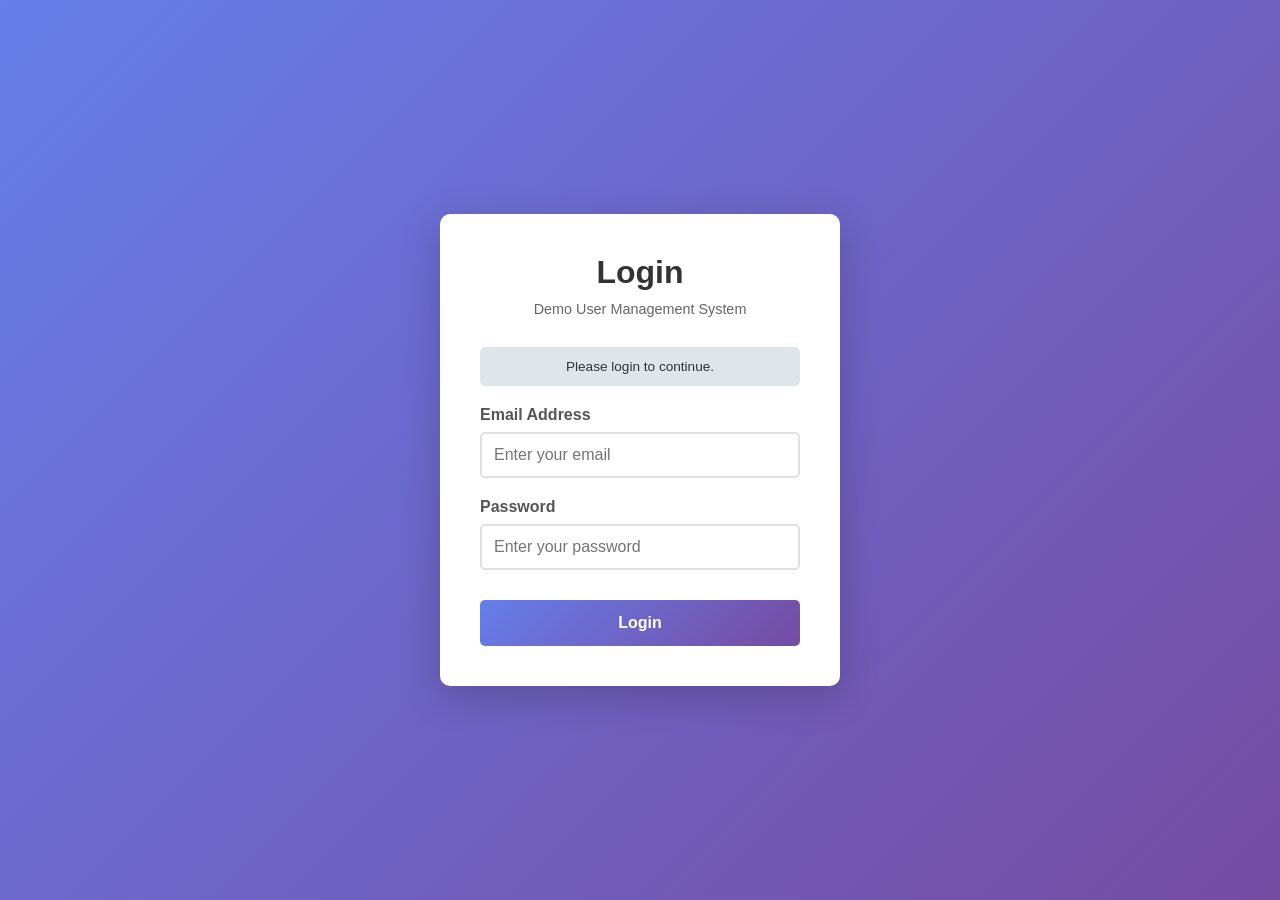
==== frontend/index.html @ 5319ee9d "dodane uwierzytelnianie JWT" ====
<!DOCTYPE html>
<html lang="en">
<head>
    <meta charset="UTF-8">
    <meta name="viewport" content="width=device-width, initial-scale=1.0">
    <title>Login - Demo App</title>
    <style>
        * {
            margin: 0;
            padding: 0;
            box-sizing: border-box;
        }

        body {
            font-family: 'Segoe UI', Tahoma, Geneva, Verdana, sans-serif;
            background: linear-gradient(135deg, #667eea 0%, #764ba2 100%);
            min-height: 100vh;
            display: flex;
            justify-content: center;
            align-items: center;
            padding: 20px;
        }

        .login-container {
            background: white;
            padding: 40px;
            border-radius: 10px;
            box-shadow: 0 10px 40px rgba(0, 0, 0, 0.2);
            width: 100%;
            max-width: 400px;
        }

        h1 {
            color: #333;
            margin-bottom: 10px;
            text-align: center;
        }

        .subtitle {
            color: #666;
            text-align: center;
            margin-bottom: 30px;
            font-size: 0.9rem;
        }

        .form-group {
            margin-bottom: 20px;
        }

        label {
            display: block;
            margin-bottom: 8px;
            color: #555;
            font-weight: 600;
        }

        input {
            width: 100%;
            padding: 12px;
            border: 2px solid #e0e0e0;
            border-radius: 5px;
            font-size: 1rem;
            transition: border-color 0.3s;
        }

        input:focus {
            outline: none;
            border-color: #667eea;
        }

        .btn-login {
            width: 100%;
            background: linear-gradient(135deg, #667eea 0%, #764ba2 100%);
            color: white;
            border: none;
            padding: 14px;
            border-radius: 5px;
            font-size: 1rem;
            font-weight: 600;
            cursor: pointer;
            transition: transform 0.2s;
            margin-top: 10px;
        }

        .btn-login:hover {
            transform: translateY(-2px);
            box-shadow: 0 5px 15px rgba(102, 126, 234, 0.4);
        }

        .btn-login:active {
            transform: translateY(0);
        }

        .error-message {
            background: #fab1a0;
            color: #d63031;
            padding: 12px;
            border-radius: 5px;
            margin-bottom: 20px;
            display: none;
            text-align: center;
            font-weight: 600;
        }

        .info-message {
            background: #dfe6e9;
            color: #2d3436;
            padding: 12px;
            border-radius: 5px;
            margin-bottom: 20px;
            text-align: center;
            font-size: 0.85rem;
        }

        .loading {
            opacity: 0.6;
            pointer-events: none;
        }
    </style>
</head>
<body>
    <div class="login-container">
        <h1>Login</h1>
        <p class="subtitle">Demo User Management System</p>

        <div class="info-message">
            Please login to continue.
        </div>

        <div id="errorMessage" class="error-message"></div>

        <form id="loginForm" onsubmit="handleLogin(event)">
            <div class="form-group">
                <label for="email">Email Address</label>
                <input
                    type="email"
                    id="email"
                    name="email"
                    required
                    placeholder="Enter your email"
                    autocomplete="email"
                >
            </div>

            <div class="form-group">
                <label for="password">Password</label>
                <input
                    type="password"
                    id="password"
                    name="password"
                    required
                    placeholder="Enter your password"
                    autocomplete="current-password"
                >
            </div>

            <button type="submit" class="btn-login">Login</button>
        </form>
    </div>

    <script>
        // Configuration - works both locally and on Railway
        const BASE_URL = window.location.hostname === 'localhost'
            ? 'http://localhost:8081'
            : 'https://pretty-illumination-production.up.railway.app';

        const LOGIN_URL = BASE_URL + '/api/users/login';

        async function handleLogin(event) {
            event.preventDefault();

            const form = document.getElementById('loginForm');
            const errorMessage = document.getElementById('errorMessage');
            const email = document.getElementById('email').value;
            const password = document.getElementById('password').value;

            // Hide previous error messages
            errorMessage.style.display = 'none';

            // Add loading state
            form.classList.add('loading');

            try {
                const response = await fetch(LOGIN_URL, {
                    method: 'POST',
                    headers: {
                        'Content-Type': 'application/json'
                    },
                    body: JSON.stringify({
                        email: email,
                        password: password
                    })
                });

                const data = await response.json();

                if (response.ok && data.success) {
                    // Store login info
                    sessionStorage.setItem('loggedIn', 'true');
                    sessionStorage.setItem('token', data.token);
                    sessionStorage.setItem('userEmail', email);
                    sessionStorage.setItem('userRole', data.role);
                    sessionStorage.setItem('userName', data.user.name);

                    // Redirect based on role
                    if (data.role === 'admin') {
                        window.location.href = 'dashboard.html';
                    } else {
                        window.location.href = 'user.html';
                    }
                } else {
                    // Login failed
                    errorMessage.textContent = data.message || 'Invalid email or password';
                    errorMessage.style.display = 'block';
                }
            } catch (error) {
                console.error('Login error:', error);
                errorMessage.textContent = 'Cannot connect to server. Please try again later.';
                errorMessage.style.display = 'block';
            } finally {
                // Remove loading state
                form.classList.remove('loading');
            }
        }

        // Check if already logged in
        if (sessionStorage.getItem('loggedIn')) {
            const role = sessionStorage.getItem('userRole');
            if (role === 'admin') {
                window.location.href = 'dashboard.html';
            } else {
                window.location.href = 'user.html';
            }
        }
    </script>
</body>
</html>
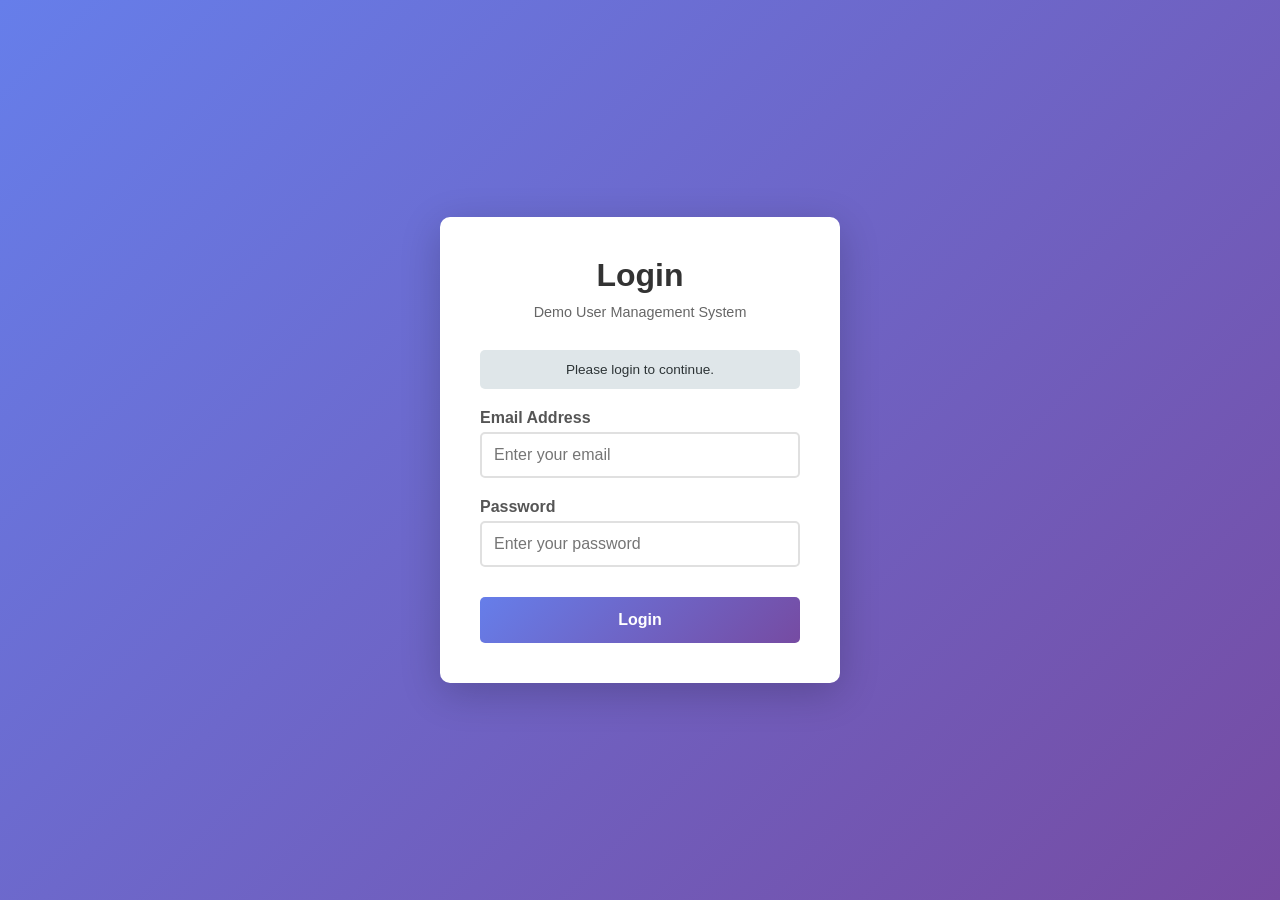
==== commit f6228570: "CSS DRY" ====
--- a/frontend/index.html
+++ b/frontend/index.html
@@ -2,23 +2,17 @@
 <html lang="en">
 <head>
     <meta charset="UTF-8">
+    <meta http-equiv="Cache-Control" content="no-cache, no-store, must-revalidate">
+    <meta http-equiv="Pragma" content="no-cache">
+    <meta http-equiv="Expires" content="0">
     <meta name="viewport" content="width=device-width, initial-scale=1.0">
     <title>Login - Demo App</title>
+    <link rel="stylesheet" href="style.css">
     <style>
-        * {
-            margin: 0;
-            padding: 0;
-            box-sizing: border-box;
-        }
-
         body {
-            font-family: 'Segoe UI', Tahoma, Geneva, Verdana, sans-serif;
-            background: linear-gradient(135deg, #667eea 0%, #764ba2 100%);
-            min-height: 100vh;
             display: flex;
             justify-content: center;
             align-items: center;
-            padding: 20px;
         }
 
         .login-container {
@@ -47,48 +41,14 @@
             margin-bottom: 20px;
         }
 
-        label {
-            display: block;
-            margin-bottom: 8px;
-            color: #555;
-            font-weight: 600;
-        }
-
-        input {
-            width: 100%;
+        .form-group input {
             padding: 12px;
-            border: 2px solid #e0e0e0;
-            border-radius: 5px;
-            font-size: 1rem;
-            transition: border-color 0.3s;
-        }
-
-        input:focus {
-            outline: none;
-            border-color: #667eea;
         }
 
         .btn-login {
             width: 100%;
-            background: linear-gradient(135deg, #667eea 0%, #764ba2 100%);
-            color: white;
-            border: none;
             padding: 14px;
-            border-radius: 5px;
-            font-size: 1rem;
-            font-weight: 600;
-            cursor: pointer;
-            transition: transform 0.2s;
             margin-top: 10px;
-        }
-
-        .btn-login:hover {
-            transform: translateY(-2px);
-            box-shadow: 0 5px 15px rgba(102, 126, 234, 0.4);
-        }
-
-        .btn-login:active {
-            transform: translateY(0);
         }
 
         .error-message {
@@ -110,11 +70,6 @@
             margin-bottom: 20px;
             text-align: center;
             font-size: 0.85rem;
-        }
-
-        .loading {
-            opacity: 0.6;
-            pointer-events: none;
         }
     </style>
 </head>
@@ -154,7 +109,7 @@
                 >
             </div>
 
-            <button type="submit" class="btn-login">Login</button>
+            <button type="submit" class="btn btn-login">Login</button>
         </form>
     </div>
 
--- a/frontend/style.css
+++ b/frontend/style.css
@@ -0,0 +1,114 @@
+/* Shared styles for Demo App */
+
+:root {
+    --primary: #667eea;
+    --primary-dark: #764ba2;
+    --gradient: linear-gradient(135deg, #667eea 0%, #764ba2 100%);
+}
+
+* {
+    margin: 0;
+    padding: 0;
+    box-sizing: border-box;
+}
+
+body {
+    font-family: 'Segoe UI', Tahoma, Geneva, Verdana, sans-serif;
+    background: var(--gradient);
+    min-height: 100vh;
+    padding: 20px;
+}
+
+/* Form groups */
+.form-group {
+    margin-bottom: 15px;
+}
+
+.form-group label {
+    display: block;
+    margin-bottom: 5px;
+    color: #555;
+    font-weight: 600;
+}
+
+.form-group input,
+.form-group select,
+.form-group textarea {
+    width: 100%;
+    padding: 10px;
+    border: 2px solid #e0e0e0;
+    border-radius: 5px;
+    font-size: 1rem;
+    transition: border-color 0.3s;
+}
+
+.form-group input:focus,
+.form-group select:focus,
+.form-group textarea:focus {
+    outline: none;
+    border-color: var(--primary);
+}
+
+/* Buttons */
+.btn {
+    background: var(--gradient);
+    color: white;
+    border: none;
+    padding: 10px 20px;
+    border-radius: 5px;
+    font-size: 1rem;
+    font-weight: 600;
+    cursor: pointer;
+    transition: transform 0.2s;
+}
+
+.btn:hover {
+    transform: translateY(-2px);
+    box-shadow: 0 5px 15px rgba(102, 126, 234, 0.4);
+}
+
+.btn:active {
+    transform: translateY(0);
+}
+
+.btn-small {
+    padding: 6px 12px;
+    font-size: 0.85rem;
+    margin: 0 3px;
+}
+
+.btn-edit {
+    background: #f39c12;
+}
+
+.btn-edit:hover {
+    box-shadow: 0 5px 15px rgba(243, 156, 18, 0.4);
+}
+
+.btn-delete,
+.btn-danger {
+    background: #e74c3c;
+    color: white;
+}
+
+.btn-delete:hover,
+.btn-danger:hover {
+    box-shadow: 0 5px 15px rgba(231, 76, 60, 0.4);
+}
+
+.btn-secondary {
+    background: #6c757d;
+    color: white;
+}
+
+.btn-secondary:hover {
+    background: #5a6268;
+    transform: none;
+    box-shadow: none;
+}
+
+/* Loading state */
+.loading {
+    opacity: 0.6;
+    pointer-events: none;
+}
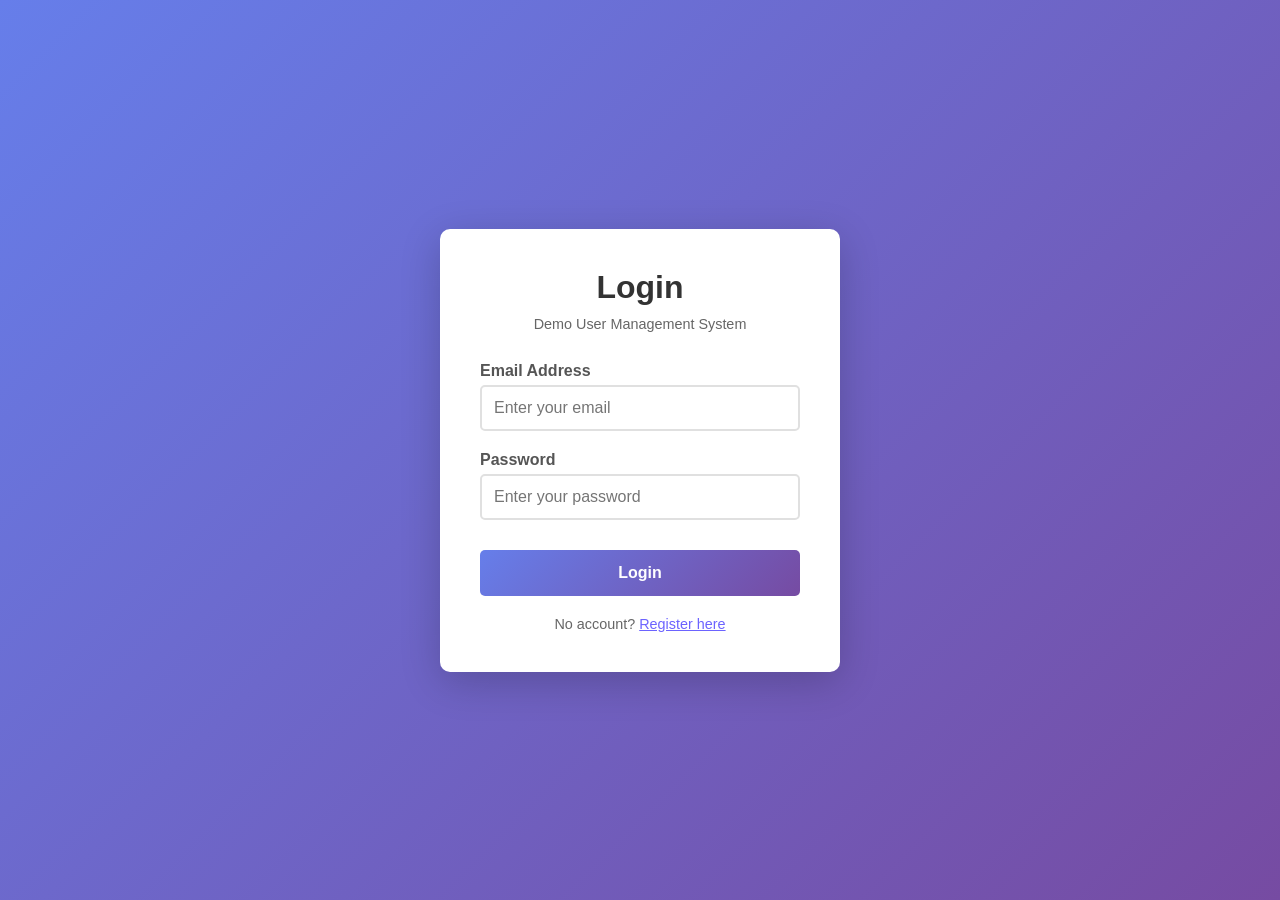
==== commit f021bf3e: "self registration by user" ====
--- a/frontend/index.html
+++ b/frontend/index.html
@@ -2,9 +2,6 @@
 <html lang="en">
 <head>
     <meta charset="UTF-8">
-    <meta http-equiv="Cache-Control" content="no-cache, no-store, must-revalidate">
-    <meta http-equiv="Pragma" content="no-cache">
-    <meta http-equiv="Expires" content="0">
     <meta name="viewport" content="width=device-width, initial-scale=1.0">
     <title>Login - Demo App</title>
     <link rel="stylesheet" href="style.css">
@@ -71,19 +68,41 @@
             text-align: center;
             font-size: 0.85rem;
         }
+
+        .success-message {
+            background: #b2f5c8;
+            color: #1a7a3c;
+            padding: 12px;
+            border-radius: 5px;
+            margin-bottom: 20px;
+            display: none;
+            text-align: center;
+            font-weight: 600;
+        }
+
+        .toggle-link {
+            text-align: center;
+            margin-top: 20px;
+            font-size: 0.9rem;
+            color: #666;
+        }
+
+        .toggle-link a {
+            color: #6c63ff;
+            cursor: pointer;
+            text-decoration: underline;
+        }
     </style>
 </head>
 <body>
     <div class="login-container">
-        <h1>Login</h1>
+        <h1 id="formTitle">Login</h1>
         <p class="subtitle">Demo User Management System</p>
 
-        <div class="info-message">
-            Please login to continue.
-        </div>
-
         <div id="errorMessage" class="error-message"></div>
-
+        <div id="successMessage" class="success-message"></div>
+
+        <!-- Login Form -->
         <form id="loginForm" onsubmit="handleLogin(event)">
             <div class="form-group">
                 <label for="email">Email Address</label>
@@ -110,6 +129,68 @@
             </div>
 
             <button type="submit" class="btn btn-login">Login</button>
+
+            <div class="toggle-link">
+                No account? <a onclick="showRegister()">Register here</a>
+            </div>
+        </form>
+
+        <!-- Register Form -->
+        <form id="registerForm" onsubmit="handleRegister(event)" style="display:none">
+            <div class="form-group">
+                <label for="regName">Full Name</label>
+                <input
+                    type="text"
+                    id="regName"
+                    name="regName"
+                    required
+                    placeholder="Enter your name"
+                    autocomplete="name"
+                >
+            </div>
+
+            <div class="form-group">
+                <label for="regEmail">Email Address</label>
+                <input
+                    type="email"
+                    id="regEmail"
+                    name="regEmail"
+                    required
+                    placeholder="Enter your email"
+                    autocomplete="email"
+                >
+            </div>
+
+            <div class="form-group">
+                <label for="regPassword">Password</label>
+                <input
+                    type="password"
+                    id="regPassword"
+                    name="regPassword"
+                    required
+                    minlength="8"
+                    placeholder="At least 8 characters"
+                    autocomplete="new-password"
+                >
+            </div>
+
+            <div class="form-group">
+                <label for="regPasswordConfirm">Confirm Password</label>
+                <input
+                    type="password"
+                    id="regPasswordConfirm"
+                    name="regPasswordConfirm"
+                    required
+                    placeholder="Repeat your password"
+                    autocomplete="new-password"
+                >
+            </div>
+
+            <button type="submit" class="btn btn-login">Create Account</button>
+
+            <div class="toggle-link">
+                Already have an account? <a onclick="showLogin()">Login here</a>
+            </div>
         </form>
     </div>
 
@@ -120,6 +201,76 @@
             : 'https://pretty-illumination-production.up.railway.app';
 
         const LOGIN_URL = BASE_URL + '/api/users/login';
+        const REGISTER_URL = BASE_URL + '/api/users/register';
+
+        function showRegister() {
+            document.getElementById('loginForm').style.display = 'none';
+            document.getElementById('registerForm').style.display = 'block';
+            document.getElementById('formTitle').textContent = 'Register';
+            clearMessages();
+        }
+
+        function showLogin() {
+            document.getElementById('registerForm').style.display = 'none';
+            document.getElementById('loginForm').style.display = 'block';
+            document.getElementById('formTitle').textContent = 'Login';
+            clearMessages();
+        }
+
+        function clearMessages() {
+            const err = document.getElementById('errorMessage');
+            const suc = document.getElementById('successMessage');
+            err.style.display = 'none';
+            suc.style.display = 'none';
+        }
+
+        async function handleRegister(event) {
+            event.preventDefault();
+            const form = document.getElementById('registerForm');
+            const errorMessage = document.getElementById('errorMessage');
+            const successMessage = document.getElementById('successMessage');
+
+            const name = document.getElementById('regName').value;
+            const email = document.getElementById('regEmail').value;
+            const password = document.getElementById('regPassword').value;
+            const confirm = document.getElementById('regPasswordConfirm').value;
+
+            clearMessages();
+
+            if (password !== confirm) {
+                errorMessage.textContent = 'Passwords do not match';
+                errorMessage.style.display = 'block';
+                return;
+            }
+
+            form.classList.add('loading');
+
+            try {
+                const response = await fetch(REGISTER_URL, {
+                    method: 'POST',
+                    headers: { 'Content-Type': 'application/json' },
+                    body: JSON.stringify({ name, email, password })
+                });
+
+                const data = await response.json();
+
+                if (response.ok && data.success) {
+                    successMessage.textContent = 'Account created! You can now log in.';
+                    successMessage.style.display = 'block';
+                    form.reset();
+                    setTimeout(showLogin, 1500);
+                } else {
+                    errorMessage.textContent = data.message || 'Registration failed. Please try again.';
+                    errorMessage.style.display = 'block';
+                }
+            } catch (error) {
+                console.error('Register error:', error);
+                errorMessage.textContent = 'Cannot connect to server. Please try again later.';
+                errorMessage.style.display = 'block';
+            } finally {
+                form.classList.remove('loading');
+            }
+        }
 
         async function handleLogin(event) {
             event.preventDefault();
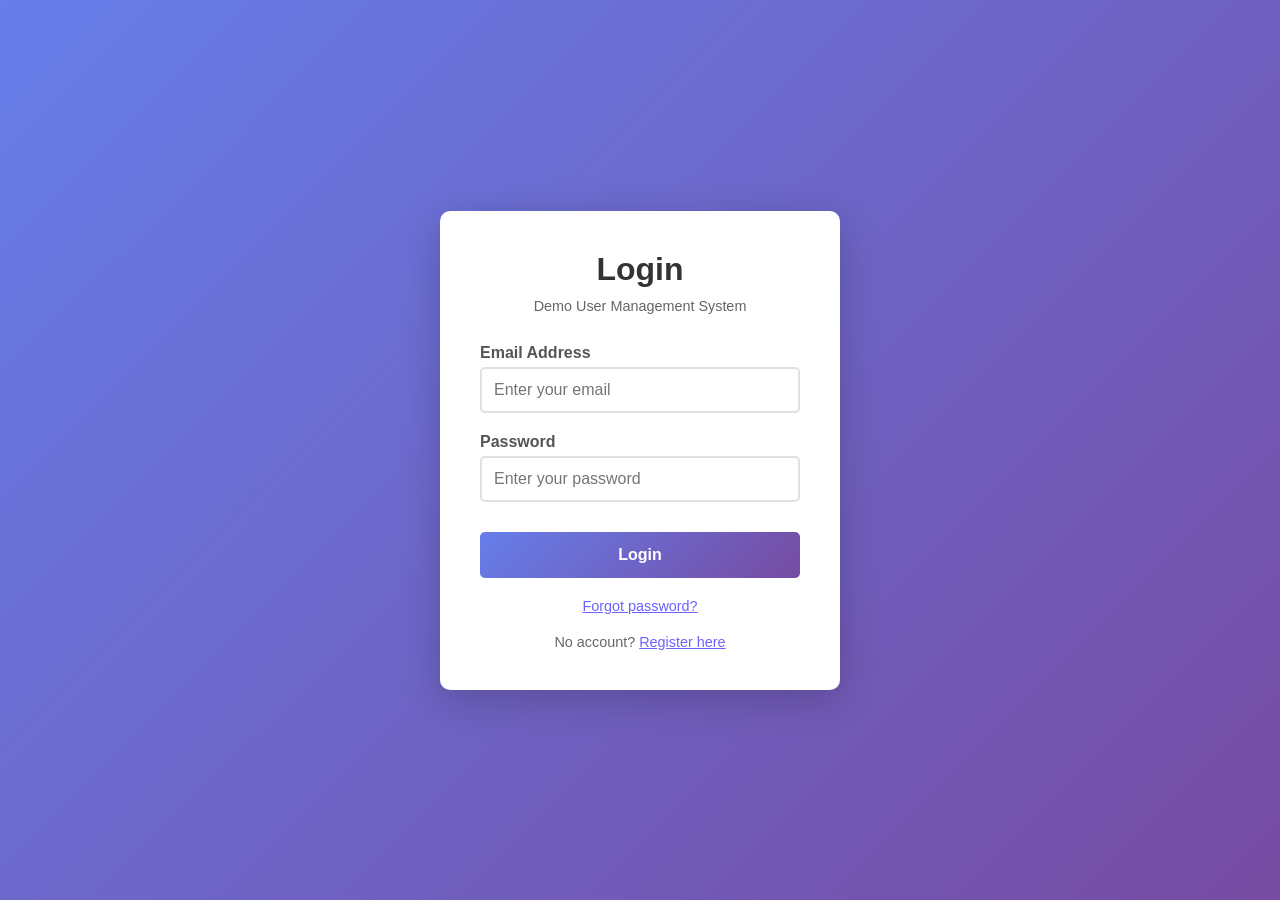
==== commit a72f0a02: "self reset of password" ====
--- a/frontend/index.html
+++ b/frontend/index.html
@@ -131,7 +131,31 @@
             <button type="submit" class="btn btn-login">Login</button>
 
             <div class="toggle-link">
+                <a onclick="showForgotPassword()">Forgot password?</a>
+            </div>
+            <div class="toggle-link">
                 No account? <a onclick="showRegister()">Register here</a>
+            </div>
+        </form>
+
+        <!-- Forgot Password Form -->
+        <form id="forgotForm" onsubmit="handleForgotPassword(event)" style="display:none">
+            <div class="form-group">
+                <label for="forgotEmail">Email Address</label>
+                <input
+                    type="email"
+                    id="forgotEmail"
+                    name="forgotEmail"
+                    required
+                    placeholder="Enter your email"
+                    autocomplete="email"
+                >
+            </div>
+
+            <button type="submit" class="btn btn-login">Send Reset Link</button>
+
+            <div class="toggle-link">
+                <a onclick="showLogin()">Back to Login</a>
             </div>
         </form>
 
@@ -202,19 +226,31 @@
 
         const LOGIN_URL = BASE_URL + '/api/users/login';
         const REGISTER_URL = BASE_URL + '/api/users/register';
+        const FORGOT_URL = BASE_URL + '/api/users/forgot-password';
+
+        function hideAllForms() {
+            document.getElementById('loginForm').style.display = 'none';
+            document.getElementById('registerForm').style.display = 'none';
+            document.getElementById('forgotForm').style.display = 'none';
+            clearMessages();
+        }
 
         function showRegister() {
-            document.getElementById('loginForm').style.display = 'none';
+            hideAllForms();
             document.getElementById('registerForm').style.display = 'block';
             document.getElementById('formTitle').textContent = 'Register';
-            clearMessages();
         }
 
         function showLogin() {
-            document.getElementById('registerForm').style.display = 'none';
+            hideAllForms();
             document.getElementById('loginForm').style.display = 'block';
             document.getElementById('formTitle').textContent = 'Login';
-            clearMessages();
+        }
+
+        function showForgotPassword() {
+            hideAllForms();
+            document.getElementById('forgotForm').style.display = 'block';
+            document.getElementById('formTitle').textContent = 'Reset Password';
         }
 
         function clearMessages() {
@@ -265,6 +301,35 @@
                 }
             } catch (error) {
                 console.error('Register error:', error);
+                errorMessage.textContent = 'Cannot connect to server. Please try again later.';
+                errorMessage.style.display = 'block';
+            } finally {
+                form.classList.remove('loading');
+            }
+        }
+
+        async function handleForgotPassword(event) {
+            event.preventDefault();
+            const form = document.getElementById('forgotForm');
+            const errorMessage = document.getElementById('errorMessage');
+            const successMessage = document.getElementById('successMessage');
+            const email = document.getElementById('forgotEmail').value;
+
+            clearMessages();
+            form.classList.add('loading');
+
+            try {
+                const response = await fetch(FORGOT_URL, {
+                    method: 'POST',
+                    headers: { 'Content-Type': 'application/json' },
+                    body: JSON.stringify({ email })
+                });
+
+                const data = await response.json();
+                successMessage.textContent = data.message || 'If an account with that email exists, a reset link has been sent.';
+                successMessage.style.display = 'block';
+                form.reset();
+            } catch (error) {
                 errorMessage.textContent = 'Cannot connect to server. Please try again later.';
                 errorMessage.style.display = 'block';
             } finally {
